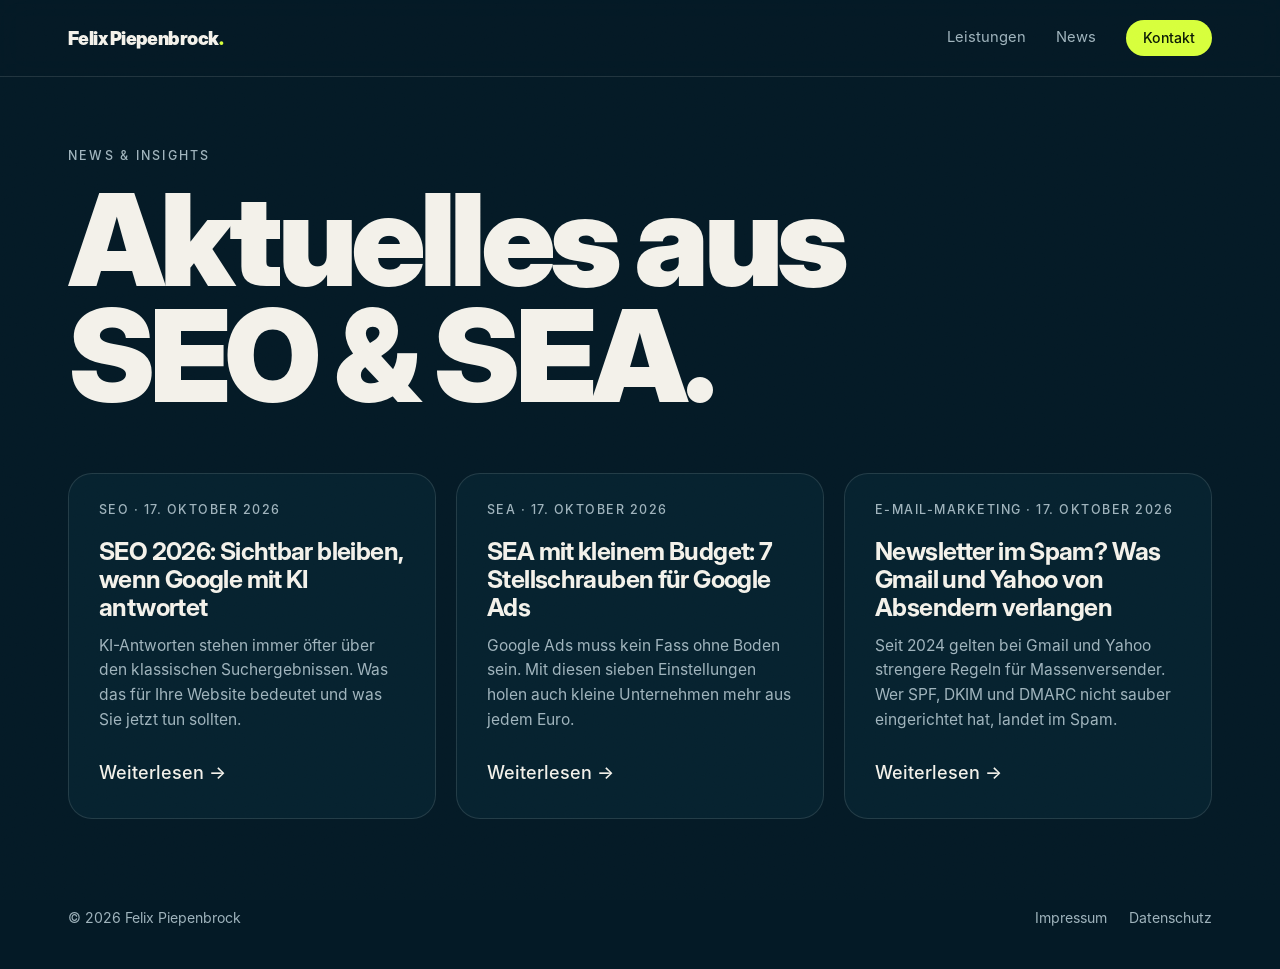
==== news/index.html @ fdfaebe8 "Erste Version der Website felix-piepenbrock.de Statische Seite mit Startseite, News-Bereich (3 Artik" ====
<!doctype html>
<html lang="de">
<head>
<meta charset="utf-8">
<meta name="viewport" content="width=device-width, initial-scale=1">
<title>News &amp; Insights zu SEO, SEA und E-Mail-Marketing | Felix Piepenbrock</title>
<meta name="description" content="Aktuelle Beiträge von Felix Piepenbrock zu SEO, SEA (Google Ads) und E-Mail-Marketing.">
<meta name="theme-color" content="#041a26">
<link rel="canonical" href="https://felix-piepenbrock.de/news/">
<meta property="og:type" content="article">
<meta property="og:title" content="News &amp;amp; Insights zu SEO, SEA und E-Mail-Marketing | Felix Piepenbrock">
<meta property="og:description" content="Aktuelle Beiträge von Felix Piepenbrock zu SEO, SEA (Google Ads) und E-Mail-Marketing.">
<meta property="og:image" content="https://felix-piepenbrock.de/img/og.jpg">
<link rel="stylesheet" href="../style.css">
</head>
<body>
<header class="nav scrolled"><div class="wrap"><a class="logo" href="../index.html">Felix Piepenbrock<span>.</span></a><nav class="links"><a href="../index.html#leistungen">Leistungen</a><a href="../news/index.html">News</a><a class="pill sm" href="../index.html#kontakt">Kontakt</a></nav></div></header>
<main class="news-list">
<div class="kicker">News &amp; Insights</div>
<h1 style="margin-top:20px">Aktuelles aus<br>SEO &amp; SEA.</h1>
<div class="posts">
      <a class="post reveal" href="seo-ki-suche.html">
        <div><div class="meta">SEO · 17. Oktober 2026</div><h3>SEO 2026: Sichtbar bleiben, wenn Google mit KI antwortet</h3><p>KI-Antworten stehen immer öfter über den klassischen Suchergebnissen. Was das für Ihre Website bedeutet und was Sie jetzt tun sollten.</p></div>
        <span class="more">Weiterlesen →</span>
      </a>
      <a class="post reveal" href="google-ads-kleines-budget.html">
        <div><div class="meta">SEA · 17. Oktober 2026</div><h3>SEA mit kleinem Budget: 7 Stellschrauben für Google Ads</h3><p>Google Ads muss kein Fass ohne Boden sein. Mit diesen sieben Einstellungen holen auch kleine Unternehmen mehr aus jedem Euro.</p></div>
        <span class="more">Weiterlesen →</span>
      </a>
      <a class="post reveal" href="newsletter-spam-gmail-yahoo.html">
        <div><div class="meta">E-Mail-Marketing · 17. Oktober 2026</div><h3>Newsletter im Spam? Was Gmail und Yahoo von Absendern verlangen</h3><p>Seit 2024 gelten bei Gmail und Yahoo strengere Regeln für Massenversender. Wer SPF, DKIM und DMARC nicht sauber eingerichtet hat, landet im Spam.</p></div>
        <span class="more">Weiterlesen →</span>
      </a>
</div>
</main>
<footer><div class="wrap"><span>© 2026 Felix Piepenbrock</span><span><a href="../impressum.html">Impressum</a><a href="../datenschutz.html">Datenschutz</a></span></div></footer>
<script>document.querySelectorAll(".reveal").forEach(e=>e.classList.add("in"))</script>
</body>
</html>
---- style.css ----
@font-face{font-family:"Inter";src:url(fonts/Inter-Regular.woff2) format("woff2");font-weight:400;font-display:swap}
@font-face{font-family:"Inter";src:url(fonts/Inter-Medium.woff2) format("woff2");font-weight:500;font-display:swap}
@font-face{font-family:"Inter Display";src:url(fonts/InterDisplay-Bold.woff2) format("woff2");font-weight:700;font-display:swap}
@font-face{font-family:"Inter Display";src:url(fonts/InterDisplay-Black.woff2) format("woff2");font-weight:900;font-display:swap}

:root{
  --bg:#041a26; --bg-2:#06222f; --bg-3:#0a2c3b;
  --ink:#f3f1ea; --soft:#9fb3bc; --line:rgba(243,241,234,.12);
  --lime:#d7ff3c; --lime-ink:#0b1a05;
  --paper:#f3f1ea; --paper-ink:#0b1a22;
  --max:1240px; --pad:clamp(20px,4vw,48px);
  --display:"Inter Display","Inter",system-ui,sans-serif;
  --text:"Inter",system-ui,-apple-system,"Segoe UI",Roboto,sans-serif;
}
*{box-sizing:border-box}
html{scroll-behavior:smooth}
body{margin:0;background:var(--bg);color:var(--ink);font:400 18px/1.6 var(--text);-webkit-font-smoothing:antialiased;overflow-x:hidden}
img{max-width:100%;height:auto;display:block}
a{color:inherit}
::selection{background:var(--lime);color:var(--lime-ink)}
.wrap{max-width:var(--max);margin:0 auto;padding:0 var(--pad)}
.display{font-family:var(--display);font-weight:900;letter-spacing:-.045em;line-height:.88;margin:0}
.kicker{font:500 .78rem/1 var(--text);letter-spacing:.18em;text-transform:uppercase;color:var(--soft)}
.kicker b{color:var(--lime);font-weight:500}

/* Körnung */
body::after{content:"";position:fixed;inset:0;pointer-events:none;z-index:100;opacity:.06;mix-blend-mode:overlay;
  background-image:url("data:image/svg+xml,%3Csvg xmlns='http://www.w3.org/2000/svg' width='160' height='160'%3E%3Cfilter id='n'%3E%3CfeTurbulence type='fractalNoise' baseFrequency='.9' numOctaves='3' stitchTiles='stitch'/%3E%3C/filter%3E%3Crect width='100%25' height='100%25' filter='url(%23n)'/%3E%3C/svg%3E")}

/* Navigation */
.nav{position:fixed;top:0;left:0;right:0;z-index:50;transition:background .3s,backdrop-filter .3s}
.nav.scrolled{background:rgba(4,26,38,.75);backdrop-filter:blur(14px);border-bottom:1px solid var(--line)}
.nav .wrap{display:flex;align-items:center;justify-content:space-between;height:76px}
.logo{font:900 1.15rem/1 var(--display);letter-spacing:-.03em;text-decoration:none}
.logo span{color:var(--lime)}
.links{display:flex;gap:30px;align-items:center}
.links a{text-decoration:none;font-size:.92rem;color:var(--soft);transition:color .2s}
.links a:hover{color:var(--ink)}
@media (max-width:820px){.links a:not(.pill){display:none}}

.pill{display:inline-flex;align-items:center;gap:.6em;background:var(--lime);color:var(--lime-ink)!important;text-decoration:none;
  font:500 .95rem/1 var(--text);padding:1em 1.5em;border-radius:999px;transition:transform .25s,box-shadow .25s}
.pill:hover{transform:translateY(-2px);box-shadow:0 12px 30px -10px rgba(215,255,60,.55)}
.pill svg{transition:transform .25s}
.pill:hover svg{transform:translateX(4px)}
.pill.sm{padding:.75em 1.2em;font-size:.88rem}
.ghost{color:var(--ink);text-decoration:none;font-weight:500;border-bottom:1px solid var(--line);padding-bottom:3px;transition:border-color .2s}
.ghost:hover{border-color:var(--lime)}

/* Hero */
.hero{position:relative;min-height:100svh;display:flex;align-items:flex-end;padding:120px 0 56px;isolation:isolate}
.hero-img{position:absolute;right:0;bottom:0;top:0;width:min(62vw,1000px);z-index:-1;
  -webkit-mask-image:linear-gradient(to right,transparent 0%,#000 38%);mask-image:linear-gradient(to right,transparent 0%,#000 38%)}
.hero-img img{width:100%;height:100%;object-fit:cover;object-position:60% 20%}
.hero h1{font-size:clamp(3.6rem,13.5vw,12.5rem)}
.hero h1 .outline{color:transparent;-webkit-text-stroke:2px var(--ink)}
.hero-foot{display:flex;justify-content:space-between;align-items:flex-end;gap:32px;margin-top:40px;flex-wrap:wrap}
.hero-foot p{max-width:30em;margin:0;font-size:1.15rem;color:var(--soft)}
.hero-foot p strong{color:var(--ink);font-weight:500}
.cta{display:flex;gap:26px;align-items:center;flex-wrap:wrap}
@media (max-width:820px){
  .hero{align-items:flex-end;padding-top:96px}
  .hero-img{width:100%;-webkit-mask-image:linear-gradient(to bottom,#000 35%,transparent 85%);mask-image:linear-gradient(to bottom,#000 35%,transparent 85%);bottom:30%}
  .hero h1 .outline{-webkit-text-stroke:1.5px var(--ink)}
}

/* Laufband */
.marquee{background:var(--lime);color:var(--lime-ink);overflow:hidden;border-block:1px solid var(--lime);transform:rotate(-1.5deg) scale(1.03);margin:30px 0}
.track{display:flex;gap:0;width:max-content;animation:run 32s linear infinite}
.track span{font:900 clamp(1.6rem,3.4vw,2.8rem)/1 var(--display);letter-spacing:-.03em;padding:22px 0;white-space:nowrap}
.track span::after{content:"✦";margin:0 .7em;font-size:.6em;vertical-align:.25em}
@keyframes run{to{transform:translateX(-50%)}}

section{padding:clamp(80px,12vw,150px) 0}
.head{display:grid;grid-template-columns:1fr 1.4fr;gap:40px;align-items:end;margin-bottom:64px}
.head h2{font-size:clamp(2.6rem,6.5vw,5.6rem)}
.head p{color:var(--soft);margin:0;max-width:32em}
@media (max-width:820px){.head{grid-template-columns:1fr}}

/* Leistungen */
.services{list-style:none;margin:0;padding:0;border-top:1px solid var(--line)}
.services li{display:grid;grid-template-columns:90px 1fr 1fr 40px;gap:24px;align-items:center;padding:34px 0;border-bottom:1px solid var(--line);
  position:relative;transition:padding .35s}
.services li::before{content:"";position:absolute;inset:0;background:var(--lime);transform:scaleY(0);transform-origin:bottom;transition:transform .45s cubic-bezier(.2,.8,.2,1);z-index:-1}
.services{position:relative;z-index:0}
.services li:hover::before{transform:scaleY(1)}
.services li:hover{color:var(--lime-ink);padding-inline:20px}
.services li:hover .num,.services li:hover p{color:var(--lime-ink)}
.services .num{font:500 .9rem/1 var(--text);color:var(--soft)}
.services h3{font:700 clamp(1.5rem,3vw,2.4rem)/1.05 var(--display);letter-spacing:-.03em;margin:0}
.services p{margin:0;color:var(--soft)}
.services .arr{justify-self:end;transition:transform .35s}
.services li:hover .arr{transform:rotate(-45deg)}
@media (max-width:820px){.services li{grid-template-columns:48px 1fr;row-gap:8px}.services p{grid-column:2}.services .arr{display:none}}

/* Statement */
.statement{background:var(--bg-2)}
.statement p{font:700 clamp(2rem,5vw,4.2rem)/1.08 var(--display);letter-spacing:-.035em;margin:0;max-width:18em}
.statement p em{font-style:normal;color:var(--lime)}
.statement .mute{color:rgba(243,241,234,.32)}

/* Zusammenarbeit */
.modes{display:grid;grid-template-columns:repeat(3,1fr);gap:0;border:1px solid var(--line);border-radius:28px;overflow:hidden}
.mode{padding:40px 34px;border-right:1px solid var(--line);transition:background .3s}
.mode:last-child{border-right:0}
.mode:hover{background:var(--bg-3)}
.mode .big{font:900 4rem/1 var(--display);letter-spacing:-.05em;color:var(--lime);margin-bottom:28px}
.mode h3{font:700 1.45rem/1.15 var(--display);letter-spacing:-.02em;margin:0 0 10px}
.mode p{color:var(--soft);margin:0}
@media (max-width:900px){.modes{grid-template-columns:1fr}.mode{border-right:0;border-bottom:1px solid var(--line)}.mode:last-child{border-bottom:0}}

/* Themen */
.topics{display:grid;grid-template-columns:1.25fr 1fr 1fr;gap:20px}
.topic{background:var(--bg-2);border:1px solid var(--line);border-radius:24px;overflow:hidden;display:flex;flex-direction:column;transition:transform .35s,border-color .35s}
.topic:hover{transform:translateY(-6px);border-color:rgba(215,255,60,.5)}
.topic .ph{overflow:hidden;aspect-ratio:16/10}
.topic img{width:100%;height:100%;object-fit:cover;filter:grayscale(1) contrast(1.1);transition:filter .5s,transform .6s}
.topic:hover img{filter:none;transform:scale(1.05)}
.topic .body{padding:26px 26px 30px}
.tag{display:inline-block;font:500 .72rem/1 var(--text);letter-spacing:.14em;text-transform:uppercase;color:var(--lime-ink);background:var(--lime);border-radius:999px;padding:.55em .9em;margin-bottom:16px}
.tag.alt{background:transparent;color:var(--lime);border:1px solid rgba(215,255,60,.5)}
.topic h3{font:700 1.4rem/1.15 var(--display);letter-spacing:-.02em;margin:0 0 10px}
.topic p{color:var(--soft);font-size:.97rem;margin:0}
@media (max-width:980px){.topics{grid-template-columns:1fr}}

/* Über mich (hell) */
.about{background:var(--paper);color:var(--paper-ink)}
.about .wrap{display:grid;grid-template-columns:.9fr 1.1fr;gap:clamp(32px,6vw,90px);align-items:center}
.about .photo{border-radius:28px;overflow:hidden;position:relative}
.about .photo::after{content:"Leverkusen · Düsseldorf · weltweit";position:absolute;left:18px;bottom:18px;background:var(--paper-ink);color:var(--paper);
  font:500 .78rem/1 var(--text);letter-spacing:.06em;padding:.8em 1.1em;border-radius:999px}
.about .kicker{color:#5a6a70}
.about h2{font-size:clamp(2.6rem,6vw,5rem);margin:14px 0 26px}
.about p{font-size:1.12rem;color:#33454c}
.about .pill{background:var(--paper-ink);color:var(--paper)!important;margin-top:12px}
@media (max-width:860px){.about .wrap{grid-template-columns:1fr}}

/* Kontakt */
.contact{text-align:left;padding-bottom:60px}
.contact h2{font-size:clamp(3.4rem,12vw,11rem)}
.contact h2 span{color:var(--lime)}
.mail{display:inline-block;margin-top:44px;font:700 clamp(1.4rem,3.6vw,3rem)/1.1 var(--display);letter-spacing:-.03em;text-decoration:none;
  border-bottom:3px solid var(--lime);padding-bottom:6px;transition:color .25s}
.mail:hover{color:var(--lime)}
.contact-grid{display:grid;grid-template-columns:repeat(3,1fr);gap:24px;margin-top:80px;padding-top:32px;border-top:1px solid var(--line)}
.contact-grid div{color:var(--soft);font-size:.95rem}
.contact-grid b{display:block;color:var(--ink);font-weight:500;margin-bottom:6px}
@media (max-width:760px){.contact-grid{grid-template-columns:1fr}}

footer{padding:28px 0 40px;color:var(--soft);font-size:.88rem}
footer .wrap{display:flex;justify-content:space-between;flex-wrap:wrap;gap:12px}
footer a{text-decoration:none;margin-left:22px}
footer a:hover{color:var(--lime)}

.todo{background:var(--lime);color:var(--lime-ink);padding:0 .3em;border-radius:4px}

/* Einblenden beim Scrollen */
.reveal{opacity:0;transform:translateY(36px);transition:opacity .9s cubic-bezier(.2,.8,.2,1),transform .9s cubic-bezier(.2,.8,.2,1)}
.reveal.in{opacity:1;transform:none}
.hero h1 .line{display:block;overflow:hidden}
.hero h1 .line>span{display:inline-block;animation:rise 1.1s cubic-bezier(.2,.8,.2,1) both}
.hero h1 .line:nth-child(2)>span{animation-delay:.12s}
@keyframes rise{from{transform:translateY(105%)}}
.hero-img{animation:fade 1.6s ease both .2s}
@keyframes fade{from{opacity:0;transform:scale(1.04)}}

@media (prefers-reduced-motion:reduce){
  *,*::before,*::after{animation:none!important;transition:none!important}
  .reveal{opacity:1;transform:none}
}

/* Rechtstexte */
.legal{max-width:760px;padding:140px var(--pad) 90px;margin:0 auto}
.legal h1{font:900 clamp(2.6rem,7vw,4.4rem)/1 var(--display);letter-spacing:-.04em;margin:0 0 30px}
.legal h2{font:700 1.3rem/1.2 var(--display);margin-top:1.8em}
.legal p{color:var(--soft)}

html,body{overflow-x:clip}
.services h3 small{display:block;font:500 .95rem/1.4 var(--text);letter-spacing:0;color:var(--soft);margin-top:6px}
.services li:hover h3 small{color:var(--lime-ink)}

/* News */
.posts{display:grid;grid-template-columns:repeat(3,1fr);gap:20px}
.post{display:flex;flex-direction:column;justify-content:space-between;min-height:320px;padding:30px;border-radius:24px;background:var(--bg-2);
  border:1px solid var(--line);text-decoration:none;transition:transform .35s,background .35s,color .35s}
.post:hover{transform:translateY(-6px);background:var(--lime);color:var(--lime-ink)}
.post:hover .meta,.post:hover p{color:var(--lime-ink)}
.post .meta{font:500 .78rem/1 var(--text);letter-spacing:.12em;text-transform:uppercase;color:var(--soft)}
.post h3{font:700 1.55rem/1.12 var(--display);letter-spacing:-.025em;margin:22px 0 12px}
.post p{color:var(--soft);font-size:.97rem;margin:0}
.post .more{margin-top:26px;font-weight:500}
@media (max-width:980px){.posts{grid-template-columns:1fr}.post{min-height:0}}

/* Artikel */
.article{max-width:760px;margin:0 auto;padding:150px var(--pad) 60px}
.article .meta{font:500 .8rem/1 var(--text);letter-spacing:.12em;text-transform:uppercase;color:var(--lime)}
.article h1{font:900 clamp(2.4rem,6vw,4.2rem)/1 var(--display);letter-spacing:-.04em;margin:20px 0 26px}
.article .lead{font-size:1.25rem;color:var(--ink)}
.article p,.article li{color:#c7d4d9}
.article h2{font:700 1.6rem/1.2 var(--display);letter-spacing:-.02em;margin:2em 0 .6em;color:var(--ink)}
.article li{margin-bottom:.5em}
.article strong{color:var(--ink);font-weight:500}
.article .box{background:var(--bg-2);border:1px solid var(--line);border-left:4px solid var(--lime);border-radius:16px;padding:22px 26px;margin:2em 0}
.article .box p{margin:0}
.article .back{display:inline-block;margin-top:40px}
.draft{display:inline-block;background:var(--lime);color:var(--lime-ink);font:500 .82rem/1.4 var(--text);padding:.5em .9em;border-radius:10px;margin-bottom:24px}
.news-list{max-width:var(--max);margin:0 auto;padding:150px var(--pad) 60px}
.news-list h1{font:900 clamp(3rem,10vw,8rem)/.9 var(--display);letter-spacing:-.045em;margin:0 0 60px}
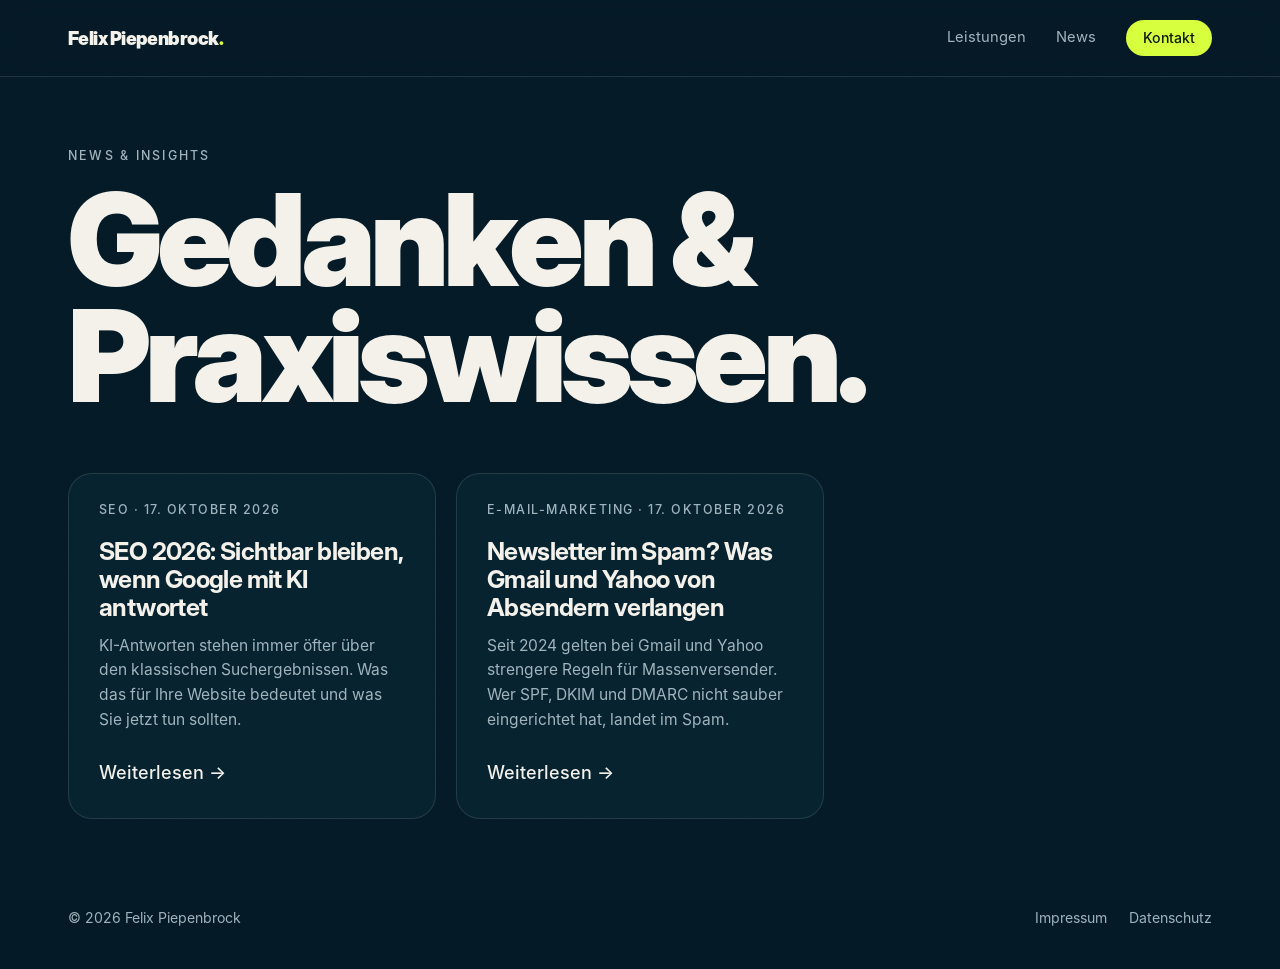
==== commit b6187f1a: "Positionierung als Online-Marketing-Berater, Google Ads entfernt Co-Authored-By: Claude Opus 5.5 (1M" ====
--- a/news/index.html
+++ b/news/index.html
@@ -3,13 +3,13 @@
 <head>
 <meta charset="utf-8">
 <meta name="viewport" content="width=device-width, initial-scale=1">
-<title>News &amp; Insights zu SEO, SEA und E-Mail-Marketing | Felix Piepenbrock</title>
-<meta name="description" content="Aktuelle Beiträge von Felix Piepenbrock zu SEO, SEA (Google Ads) und E-Mail-Marketing.">
+<title>News &amp; Insights zu Online-Marketing, SEO und E-Mail-Marketing | Felix Piepenbrock</title>
+<meta name="description" content="Aktuelle Beiträge von Felix Piepenbrock zu Online-Marketing, SEO und E-Mail-Marketing.">
 <meta name="theme-color" content="#041a26">
 <link rel="canonical" href="https://felix-piepenbrock.de/news/">
 <meta property="og:type" content="article">
-<meta property="og:title" content="News &amp;amp; Insights zu SEO, SEA und E-Mail-Marketing | Felix Piepenbrock">
-<meta property="og:description" content="Aktuelle Beiträge von Felix Piepenbrock zu SEO, SEA (Google Ads) und E-Mail-Marketing.">
+<meta property="og:title" content="News &amp; Insights zu Online-Marketing, SEO und E-Mail-Marketing | Felix Piepenbrock">
+<meta property="og:description" content="Aktuelle Beiträge von Felix Piepenbrock zu Online-Marketing, SEO und E-Mail-Marketing.">
 <meta property="og:image" content="https://felix-piepenbrock.de/img/og.jpg">
 <link rel="stylesheet" href="../style.css">
 </head>
@@ -17,14 +17,10 @@
 <header class="nav scrolled"><div class="wrap"><a class="logo" href="../index.html">Felix Piepenbrock<span>.</span></a><nav class="links"><a href="../index.html#leistungen">Leistungen</a><a href="../news/index.html">News</a><a class="pill sm" href="../index.html#kontakt">Kontakt</a></nav></div></header>
 <main class="news-list">
 <div class="kicker">News &amp; Insights</div>
-<h1 style="margin-top:20px">Aktuelles aus<br>SEO &amp; SEA.</h1>
+<h1 style="margin-top:20px">Gedanken &amp;<br>Praxiswissen.</h1>
 <div class="posts">
       <a class="post reveal" href="seo-ki-suche.html">
         <div><div class="meta">SEO · 17. Oktober 2026</div><h3>SEO 2026: Sichtbar bleiben, wenn Google mit KI antwortet</h3><p>KI-Antworten stehen immer öfter über den klassischen Suchergebnissen. Was das für Ihre Website bedeutet und was Sie jetzt tun sollten.</p></div>
-        <span class="more">Weiterlesen →</span>
-      </a>
-      <a class="post reveal" href="google-ads-kleines-budget.html">
-        <div><div class="meta">SEA · 17. Oktober 2026</div><h3>SEA mit kleinem Budget: 7 Stellschrauben für Google Ads</h3><p>Google Ads muss kein Fass ohne Boden sein. Mit diesen sieben Einstellungen holen auch kleine Unternehmen mehr aus jedem Euro.</p></div>
         <span class="more">Weiterlesen →</span>
       </a>
       <a class="post reveal" href="newsletter-spam-gmail-yahoo.html">
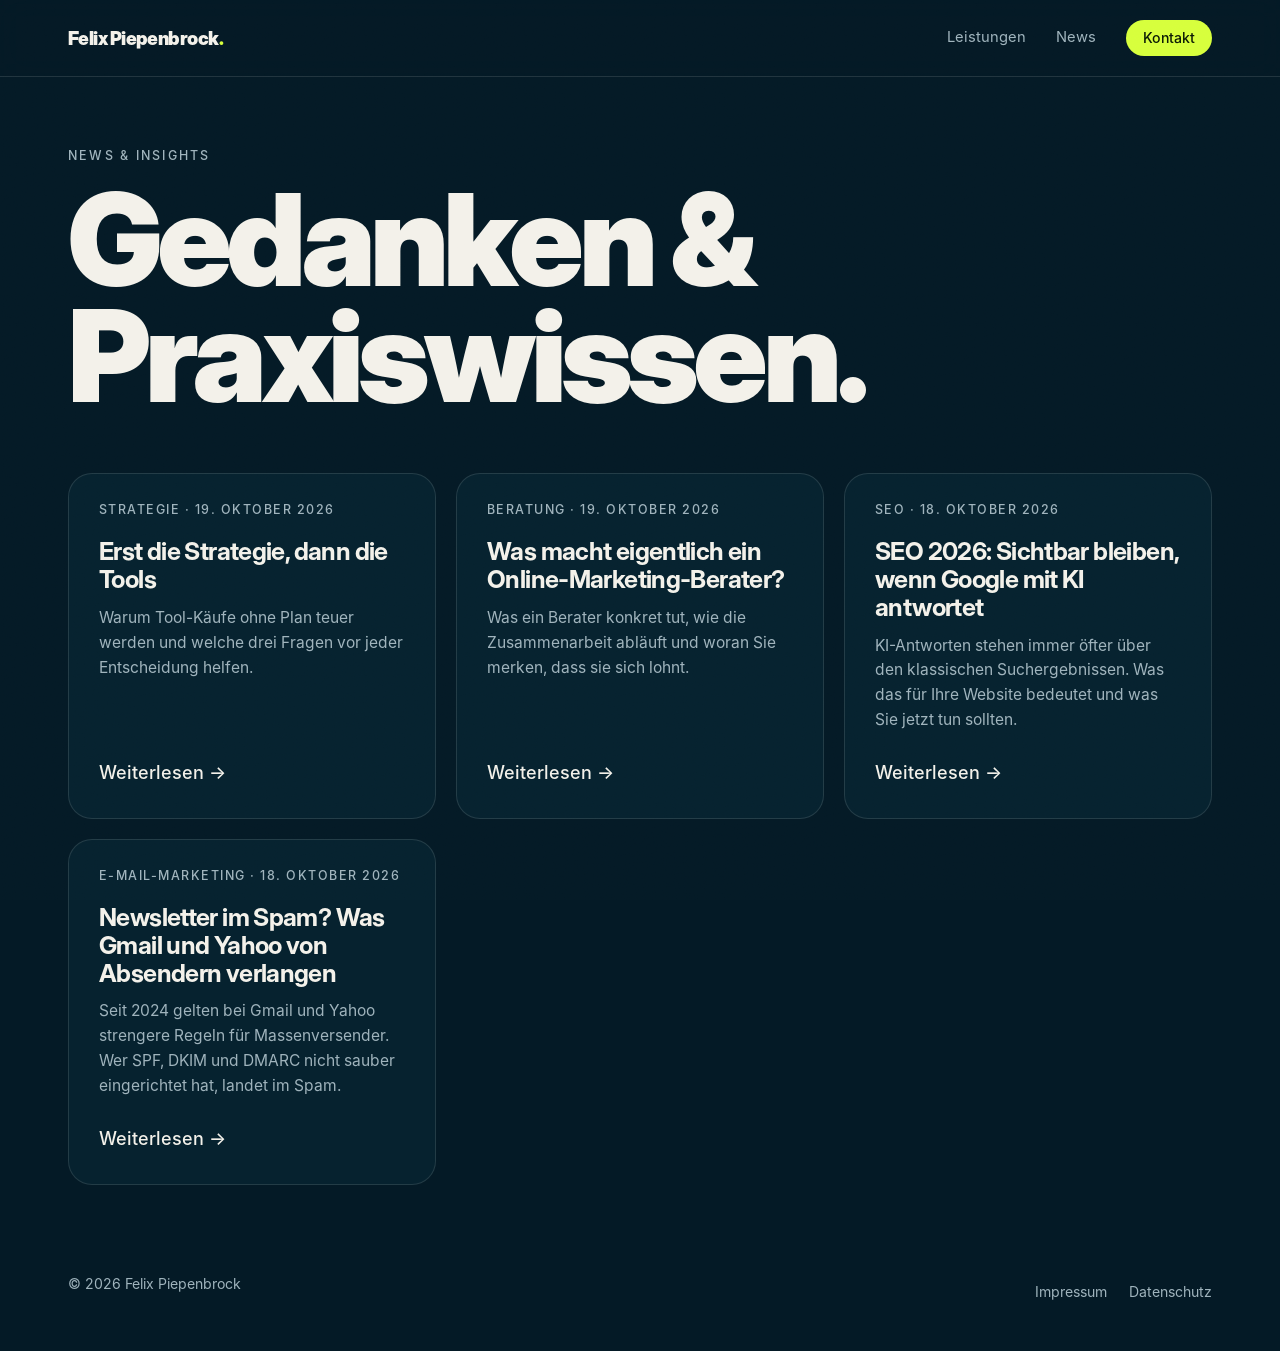
==== commit 5f43097f: "Stand der Vorschau übernehmen und Seite verbessern - Artikel 1 und 2 (Berater, Strategie), Telefon, " ====
--- a/news/index.html
+++ b/news/index.html
@@ -7,10 +7,11 @@
 <meta name="description" content="Aktuelle Beiträge von Felix Piepenbrock zu Online-Marketing, SEO und E-Mail-Marketing.">
 <meta name="theme-color" content="#041a26">
 <link rel="canonical" href="https://felix-piepenbrock.de/news/">
-<meta property="og:type" content="article">
+<meta property="og:type" content="website">
 <meta property="og:title" content="News &amp; Insights zu Online-Marketing, SEO und E-Mail-Marketing | Felix Piepenbrock">
 <meta property="og:description" content="Aktuelle Beiträge von Felix Piepenbrock zu Online-Marketing, SEO und E-Mail-Marketing.">
 <meta property="og:image" content="https://felix-piepenbrock.de/img/og.jpg">
+<link rel="icon" href="/favicon.svg" type="image/svg+xml">
 <link rel="stylesheet" href="../style.css">
 </head>
 <body>
@@ -19,12 +20,20 @@
 <div class="kicker">News &amp; Insights</div>
 <h1 style="margin-top:20px">Gedanken &amp;<br>Praxiswissen.</h1>
 <div class="posts">
+      <a class="post reveal" href="erst-strategie-dann-tools.html">
+        <div><div class="meta">Strategie · 19. Oktober 2026</div><h3>Erst die Strategie, dann die Tools</h3><p>Warum Tool-Käufe ohne Plan teuer werden und welche drei Fragen vor jeder Entscheidung helfen.</p></div>
+        <span class="more">Weiterlesen →</span>
+      </a>
+      <a class="post reveal" href="was-macht-ein-berater.html">
+        <div><div class="meta">Beratung · 19. Oktober 2026</div><h3>Was macht eigentlich ein Online-Marketing-Berater?</h3><p>Was ein Berater konkret tut, wie die Zusammenarbeit abläuft und woran Sie merken, dass sie sich lohnt.</p></div>
+        <span class="more">Weiterlesen →</span>
+      </a>
       <a class="post reveal" href="seo-ki-suche.html">
-        <div><div class="meta">SEO · 17. Oktober 2026</div><h3>SEO 2026: Sichtbar bleiben, wenn Google mit KI antwortet</h3><p>KI-Antworten stehen immer öfter über den klassischen Suchergebnissen. Was das für Ihre Website bedeutet und was Sie jetzt tun sollten.</p></div>
+        <div><div class="meta">SEO · 18. Oktober 2026</div><h3>SEO 2026: Sichtbar bleiben, wenn Google mit KI antwortet</h3><p>KI-Antworten stehen immer öfter über den klassischen Suchergebnissen. Was das für Ihre Website bedeutet und was Sie jetzt tun sollten.</p></div>
         <span class="more">Weiterlesen →</span>
       </a>
       <a class="post reveal" href="newsletter-spam-gmail-yahoo.html">
-        <div><div class="meta">E-Mail-Marketing · 17. Oktober 2026</div><h3>Newsletter im Spam? Was Gmail und Yahoo von Absendern verlangen</h3><p>Seit 2024 gelten bei Gmail und Yahoo strengere Regeln für Massenversender. Wer SPF, DKIM und DMARC nicht sauber eingerichtet hat, landet im Spam.</p></div>
+        <div><div class="meta">E-Mail-Marketing · 18. Oktober 2026</div><h3>Newsletter im Spam? Was Gmail und Yahoo von Absendern verlangen</h3><p>Seit 2024 gelten bei Gmail und Yahoo strengere Regeln für Massenversender. Wer SPF, DKIM und DMARC nicht sauber eingerichtet hat, landet im Spam.</p></div>
         <span class="more">Weiterlesen →</span>
       </a>
 </div>
--- a/style.css
+++ b/style.css
@@ -53,6 +53,7 @@
   -webkit-mask-image:linear-gradient(to right,transparent 0%,#000 38%);mask-image:linear-gradient(to right,transparent 0%,#000 38%)}
 .hero-img img{width:100%;height:100%;object-fit:cover;object-position:60% 20%}
 .hero h1{font-size:clamp(3.6rem,13.5vw,12.5rem)}
+@media (max-width:380px){.hero h1{font-size:clamp(2.9rem,15vw,3.6rem)}.kicker{letter-spacing:.12em;font-size:.72rem}}
 .hero h1 .outline{color:transparent;-webkit-text-stroke:2px var(--ink)}
 .hero-foot{display:flex;justify-content:space-between;align-items:flex-end;gap:32px;margin-top:40px;flex-wrap:wrap}
 .hero-foot p{max-width:30em;margin:0;font-size:1.15rem;color:var(--soft)}
@@ -149,7 +150,8 @@
 
 footer{padding:28px 0 40px;color:var(--soft);font-size:.88rem}
 footer .wrap{display:flex;justify-content:space-between;flex-wrap:wrap;gap:12px}
-footer a{text-decoration:none;margin-left:22px}
+footer a{text-decoration:none;margin-left:22px;display:inline-block;padding:8px 0}
+@media (max-width:560px){footer a{margin-left:0;margin-right:22px}}
 footer a:hover{color:var(--lime)}
 
 .todo{background:var(--lime);color:var(--lime-ink);padding:0 .3em;border-radius:4px}
@@ -206,3 +208,16 @@
 .draft{display:inline-block;background:var(--lime);color:var(--lime-ink);font:500 .82rem/1.4 var(--text);padding:.5em .9em;border-radius:10px;margin-bottom:24px}
 .news-list{max-width:var(--max);margin:0 auto;padding:150px var(--pad) 60px}
 .news-list h1{font:900 clamp(3rem,10vw,8rem)/.9 var(--display);letter-spacing:-.045em;margin:0 0 60px}
+
+/* Titelgrafik für Artikel */
+.cover{position:relative;overflow:hidden;aspect-ratio:1200/630;border-radius:24px;margin:0 0 36px;background:var(--bg-2);border:1px solid var(--line);
+  display:flex;flex-direction:column;justify-content:space-between;padding:clamp(18px,4vw,44px);isolation:isolate}
+.cover::before{content:"";position:absolute;width:34%;aspect-ratio:1;right:-9%;top:-30%;border-radius:50%;background:var(--lime);z-index:-1}
+.cover::after{content:"";position:absolute;width:44%;aspect-ratio:1;left:-12%;bottom:-48%;border-radius:50%;border:2px solid rgba(215,255,60,.5);z-index:-1}
+.cover .tag{align-self:flex-start;margin:0}
+.cover .cv-title{font:900 clamp(1.1rem,4.2vw,2.5rem)/1.02 var(--display);letter-spacing:-.04em;color:var(--ink);margin:0;max-width:80%;text-wrap:balance}
+.cover .cv-logo{font:900 clamp(.8rem,1.8vw,1.1rem)/1 var(--display);letter-spacing:-.03em;color:var(--ink)}
+.cover .cv-logo span{color:var(--lime)}
+.article .meta+.cover{margin-top:22px}
+
+.sr-only{position:absolute;width:1px;height:1px;overflow:hidden;clip:rect(0 0 0 0);white-space:nowrap}
